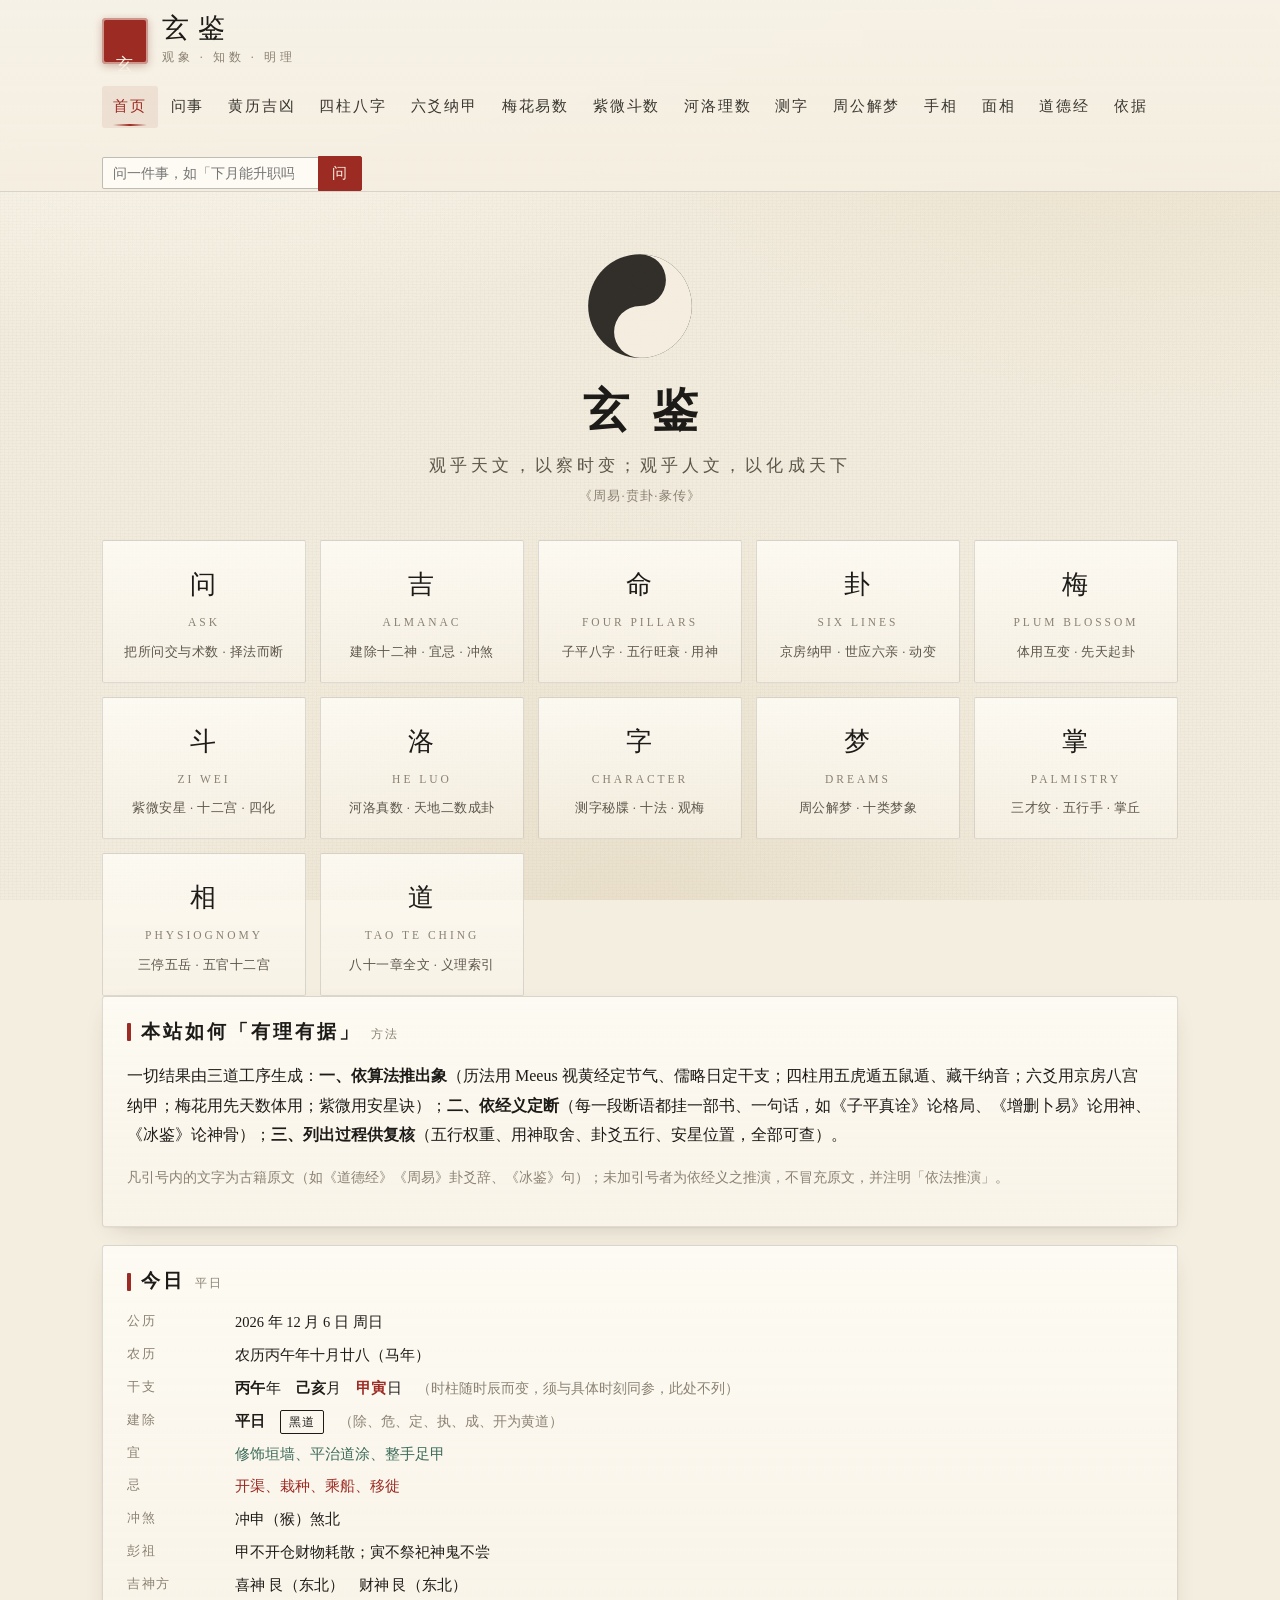
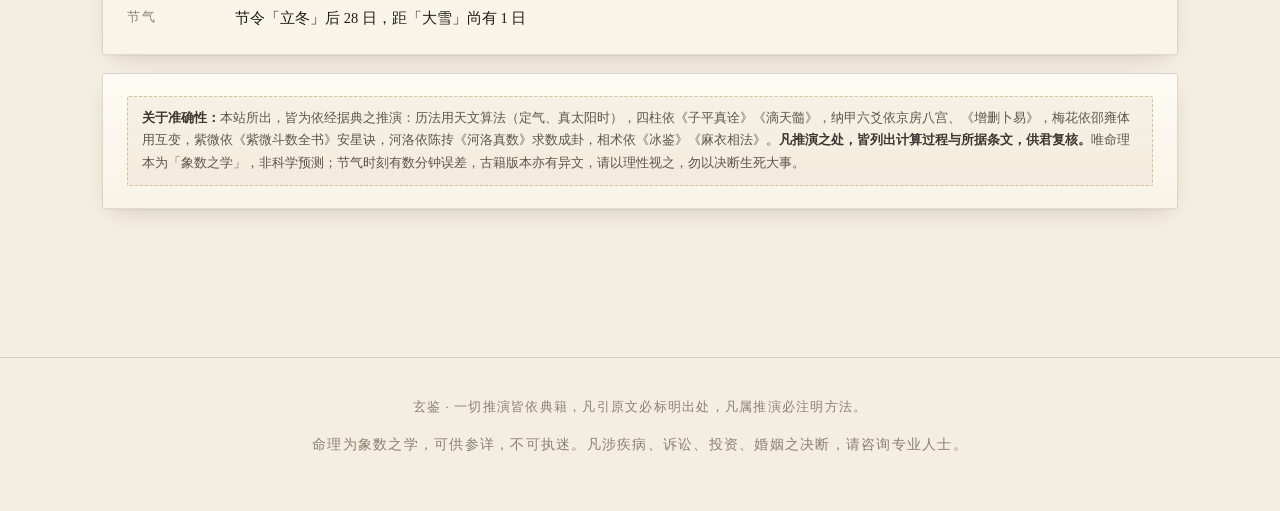
==== index.html @ 71276ec4 "Rewrite as a single static site at repo root: add cezi (测字) and ask (问事) modules, per-module modern " ====
<!DOCTYPE html>
<html lang="zh-CN">
<head>
<meta charset="utf-8">
<meta name="viewport" content="width=device-width, initial-scale=1, viewport-fit=cover">
<title>玄鉴 · 依经据典的术数推演</title>
<meta name="description" content="玄鉴：周公解梦、择日吉凶、四柱八字、六爻纳甲、梅花易数、紫微斗数、河洛理数、手相面相、道德经。一切推算皆列依据与过程。">
<meta name="theme-color" content="#9c3320">
<meta name="format-detection" content="telephone=no">
<meta name="apple-mobile-web-app-capable" content="yes">
<meta name="apple-mobile-web-app-title" content="玄鉴">
<meta name="apple-mobile-web-app-status-bar-style" content="default">
<meta name="mobile-web-app-capable" content="yes">
<link rel="icon" type="image/svg+xml" href="assets/img/favicon.svg">
<link rel="apple-touch-icon" href="assets/img/icon-192.png">
<link rel="manifest" href="manifest.webmanifest">
<link rel="stylesheet" href="assets/css/style.css">
</head>
<body>

<header class="topbar">
  <div class="topbar-in">
    <div class="brand">
      <div class="brand-seal">玄</div>
      <div class="brand-txt">
        <span class="brand-name">玄鉴</span>
        <span class="brand-sub">观象 · 知数 · 明理</span>
      </div>
    </div>
    <nav class="nav">
      <a href="#/home" data-route="home">首页</a>
      <a href="#/ask" data-route="ask">问事</a>
      <a href="#/huangli" data-route="huangli">黄历吉凶</a>
      <a href="#/bazi" data-route="bazi">四柱八字</a>
      <a href="#/liuyao" data-route="liuyao">六爻纳甲</a>
      <a href="#/meihua" data-route="meihua">梅花易数</a>
      <a href="#/ziwei" data-route="ziwei">紫微斗数</a>
      <a href="#/heluo" data-route="heluo">河洛理数</a>
      <a href="#/cezi" data-route="cezi">测字</a>
      <a href="#/dream" data-route="dream">周公解梦</a>
      <a href="#/palm" data-route="palm">手相</a>
      <a href="#/face" data-route="face">面相</a>
      <a href="#/daodejing" data-route="daodejing">道德经</a>
      <a href="#/about" data-route="about">依据</a>
    </nav>
    <form class="topsearch" id="topsearch" role="search">
      <input type="search" name="tsq" placeholder="问一件事，如「下月能升职吗」" maxlength="60" aria-label="问事">
      <button type="submit" aria-label="就此事问卦">问</button>
    </form>
  </div>
</header>

<main id="app">
  <div class="card"><div class="card-title"><h2>载入中</h2></div><p class="muted">正在装配历法与卦爻数据……</p></div>
</main>

<noscript>
  <div style="max-width:1120px;margin:0 auto;padding:24px 22px"><div class="card"><div class="card-title"><h2>需要启用 JavaScript</h2></div>
  <p class="muted">本站的历法、排盘、断卦全部在你的浏览器本地完成，不上传任何数据；请启用 JavaScript 后再访。</p></div></div>
</noscript>

<footer>
  <div class="foot-in">
    <p>玄鉴 · 一切推演皆依典籍，凡引原文必标明出处，凡属推演必注明方法。</p>
    <p class="muted small">命理为象数之学，可供参详，不可执迷。凡涉疾病、诉讼、投资、婚姻之决断，请咨询专业人士。</p>
  </div>
</footer>

<!-- 内核 -->
<script src="assets/js/lib/calendar.js"></script>
<script src="assets/js/lib/lunar.js"></script>
<script src="assets/js/lib/bazi.js"></script>
<script src="assets/js/lib/liuyao.js"></script>
<script src="assets/js/lib/meihua.js"></script>
<script src="assets/js/lib/ziwei.js"></script>
<script src="assets/js/lib/heluo.js"></script>
<script src="assets/js/lib/xiang.js"></script>
<script src="assets/js/lib/cezi.js"></script>
<script src="assets/js/lib/modern.js"></script>
<script src="assets/js/lib/ask.js"></script>
<!-- 数据 -->
<script src="assets/js/data/hexagrams.js"></script>
<script src="assets/js/data/dreams.js"></script>
<script src="assets/js/data/daodejing.js"></script>
<script src="assets/js/data/hanzi.js"></script>
<script src="assets/js/data/cezi-text.js"></script>
<!-- 外壳与视图 -->
<script src="assets/js/app.js"></script>
<script src="assets/js/views/home.js"></script>
<script src="assets/js/views/bazi.js"></script>
<script src="assets/js/views/divine.js"></script>
<script src="assets/js/views/ziwei.js"></script>
<script src="assets/js/views/xiang.js"></script>
<script src="assets/js/views/dream.js"></script>
<script src="assets/js/views/cezi.js"></script>
<script src="assets/js/views/ask.js"></script>
<script src="assets/js/views/daodejing.js"></script>
<script src="assets/js/pwa.js"></script>
<script>
  if (window.XJApp) XJApp.start();
</script>
</body>
</html>
---- assets/css/style.css ----
/* ============================================================
   玄鉴 · 观物取象  视觉系统
   宣纸底 · 墨色字 · 朱砂印 · 泥金线
   ============================================================ */

:root {
  --paper: #f4eee0;
  --paper-2: #efe7d5;
  --paper-3: #e7dcc4;
  --ink: #1d1b18;
  --ink-2: #3a3630;
  --ink-3: #5c554a;
  --ink-4: #8a8172;
  --cinnabar: #9c2b23;
  --cinnabar-l: #b8453a;
  --gold: #a98a52;
  --gold-l: #c9ad76;
  --jade: #3d6b5a;
  --line: rgba(29, 27, 24, .14);
  --line-strong: rgba(29, 27, 24, .28);
  --shadow: 0 1px 2px rgba(60, 48, 30, .06), 0 8px 24px -12px rgba(60, 48, 30, .28);
  --serif: "Songti SC", "STSong", "SimSun", "Noto Serif SC", "Source Han Serif SC", "Source Han Serif", serif;
  --kai: "Kaiti SC", "STKaiti", "KaiTi", "Noto Serif SC", serif;
  --sans: "PingFang SC", "Hiragino Sans GB", "Microsoft YaHei", system-ui, sans-serif;
  --maxw: 1120px;
}

* { box-sizing: border-box; }

html { -webkit-text-size-adjust: 100%; }

body {
  margin: 0;
  color: var(--ink);
  font-family: var(--serif);
  font-size: 16px;
  line-height: 1.85;
  background-color: var(--paper);
  background-image:
    radial-gradient(1200px 700px at 12% -8%, rgba(255, 252, 242, .95), transparent 60%),
    radial-gradient(900px 600px at 92% 4%, rgba(233, 219, 190, .55), transparent 62%),
    radial-gradient(700px 700px at 50% 110%, rgba(214, 196, 160, .35), transparent 70%),
    repeating-linear-gradient(0deg, rgba(120, 100, 70, .028) 0 1px, transparent 1px 3px),
    repeating-linear-gradient(90deg, rgba(120, 100, 70, .022) 0 1px, transparent 1px 4px);
  background-attachment: fixed;
}

/* 纸张纤维噪点 */
body::before {
  content: "";
  position: fixed;
  inset: 0;
  pointer-events: none;
  z-index: 1;
  opacity: .35;
  background-image: url("data:image/svg+xml;utf8,<svg xmlns='http://www.w3.org/2000/svg' width='160' height='160'><filter id='n'><feTurbulence type='fractalNoise' baseFrequency='.85' numOctaves='3' stitchTiles='stitch'/><feColorMatrix type='saturate' values='0'/></filter><rect width='160' height='160' filter='url(%23n)' opacity='.22'/></svg>");
  mix-blend-mode: multiply;
}

a { color: var(--cinnabar); text-decoration: none; border-bottom: 1px solid rgba(156, 43, 35, .28); }
a:hover { color: var(--cinnabar-l); border-bottom-color: var(--cinnabar-l); }

h1, h2, h3, h4 { font-family: var(--kai); font-weight: 600; letter-spacing: .06em; color: var(--ink); margin: 0 0 .6em; line-height: 1.4; }

::selection { background: rgba(156, 43, 35, .16); }

/* ---------------- 顶栏 ---------------- */
.topbar {
  position: sticky; top: 0; z-index: 40;
  background: linear-gradient(180deg, rgba(246, 241, 230, .97), rgba(244, 238, 224, .93));
  backdrop-filter: blur(8px) saturate(1.1);
  border-bottom: 1px solid var(--line);
}
.topbar-in {
  max-width: var(--maxw); margin: 0 auto; padding: 14px 22px 0;
  display: flex; align-items: flex-end; justify-content: space-between; gap: 18px; flex-wrap: wrap;
}
.brand { display: flex; align-items: center; gap: 14px; }
.brand-seal {
  width: 46px; height: 46px; flex: 0 0 46px; border-radius: 4px;
  background: var(--cinnabar); color: #f7f1e3; display: grid; place-items: center;
  font-family: var(--kai); font-size: 17px; line-height: 1; letter-spacing: 0;
  box-shadow: inset 0 0 0 2px rgba(247, 241, 227, .55), 0 2px 8px rgba(120, 30, 24, .3);
  writing-mode: vertical-rl; text-orientation: upright; padding: 3px;
}
.brand-txt { display: flex; flex-direction: column; }
.brand-name { font-family: var(--kai); font-size: 27px; letter-spacing: .34em; line-height: 1.1; }
.brand-sub { font-family: var(--serif); font-size: 12px; color: var(--ink-4); letter-spacing: .3em; margin-top: 2px; }

.nav { display: flex; gap: 2px; flex-wrap: wrap; align-items: center; padding-bottom: 10px; }
.nav a {
  border: 0; padding: 7px 11px; border-radius: 3px; color: var(--ink-2);
  font-size: 15px; letter-spacing: .12em; position: relative; white-space: nowrap;
}
.nav a:hover { color: var(--cinnabar); background: rgba(156, 43, 35, .06); }
.nav a.on { color: var(--cinnabar); background: rgba(156, 43, 35, .09); }
.nav a.on::after {
  content: ""; position: absolute; left: 11px; right: 11px; bottom: 2px; height: 2px;
  background: linear-gradient(90deg, transparent, var(--cinnabar), transparent);
}

/* ---------------- 版心 ---------------- */
main { max-width: var(--maxw); margin: 0 auto; padding: 30px 22px 90px; position: relative; z-index: 2; }

.page-head { margin-bottom: 26px; padding-bottom: 16px; border-bottom: 1px solid var(--line); position: relative; }
.page-head::after {
  content: ""; position: absolute; left: 0; bottom: -1px; width: 88px; height: 2px; background: var(--cinnabar);
}
.page-head h1 { font-size: 30px; letter-spacing: .2em; margin-bottom: 8px; }
.page-head .lede { color: var(--ink-3); font-size: 15px; max-width: 78ch; letter-spacing: .02em; }

/* ---------------- 卡片 ---------------- */
.card {
  background: linear-gradient(180deg, rgba(255, 253, 247, .82), rgba(250, 245, 234, .72));
  border: 1px solid var(--line);
  border-radius: 3px;
  box-shadow: var(--shadow);
  padding: 22px 24px;
  margin-bottom: 18px;
  position: relative;
}
.card > h2:first-child, .card > h3:first-child { margin-top: 0; }
.card-title {
  display: flex; align-items: baseline; gap: 10px; margin-bottom: 14px; flex-wrap: wrap;
}
.card-title h2, .card-title h3 { margin: 0; font-size: 19px; letter-spacing: .16em; }
.card-title .tag { font-size: 12px; color: var(--ink-4); letter-spacing: .14em; font-family: var(--sans); }
.card-title::before {
  content: ""; width: 4px; height: 18px; background: var(--cinnabar); border-radius: 1px; align-self: center; flex: 0 0 4px;
}

.rule { height: 1px; background: var(--line); margin: 18px 0; border: 0; }
.muted { color: var(--ink-4); }
.small { font-size: 13.5px; }
.center { text-align: center; }
.mt0 { margin-top: 0; }
.mb0 { margin-bottom: 0; }

/* ---------------- 表单 ---------------- */
.form-grid { display: grid; grid-template-columns: repeat(auto-fit, minmax(190px, 1fr)); gap: 14px 18px; }
.field { display: flex; flex-direction: column; gap: 6px; }
.field > label { font-size: 13.5px; color: var(--ink-3); letter-spacing: .1em; }
.field .hint { font-size: 12px; color: var(--ink-4); }

input[type=text], input[type=number], input[type=date], input[type=time], select, textarea {
  font-family: var(--serif); font-size: 15.5px; color: var(--ink);
  background: rgba(255, 253, 246, .9);
  border: 1px solid var(--line-strong); border-radius: 2px;
  padding: 9px 11px; width: 100%; outline: none;
  transition: border-color .18s, box-shadow .18s;
}
input:focus, select:focus, textarea:focus {
  border-color: var(--cinnabar); box-shadow: 0 0 0 3px rgba(156, 43, 35, .09);
}
textarea { min-height: 84px; resize: vertical; line-height: 1.7; }
select { appearance: none; background-image: linear-gradient(45deg, transparent 50%, var(--ink-3) 50%), linear-gradient(135deg, var(--ink-3) 50%, transparent 50%); background-position: calc(100% - 16px) 55%, calc(100% - 11px) 55%; background-size: 5px 5px, 5px 5px; background-repeat: no-repeat; padding-right: 30px; }

.radios { display: flex; gap: 8px; flex-wrap: wrap; }
.radios label {
  display: inline-flex; align-items: center; gap: 6px; padding: 7px 13px; cursor: pointer;
  border: 1px solid var(--line-strong); border-radius: 2px; font-size: 14.5px;
  background: rgba(255, 253, 246, .7); transition: .16s; letter-spacing: .08em;
}
.radios input { display: none; }
.radios label:has(input:checked) { background: var(--ink); color: var(--paper); border-color: var(--ink); }
.radios label:hover { border-color: var(--cinnabar); }

.btn {
  display: inline-flex; align-items: center; justify-content: center; gap: 8px;
  font-family: var(--kai); font-size: 17px; letter-spacing: .28em; text-indent: .28em;
  color: #f8f2e4; background: linear-gradient(180deg, var(--cinnabar-l), var(--cinnabar));
  border: 0; border-radius: 2px; padding: 12px 30px; cursor: pointer;
  box-shadow: 0 2px 10px -4px rgba(120, 30, 24, .55), inset 0 1px 0 rgba(255, 255, 255, .16);
  transition: transform .12s, filter .16s;
}
.btn:hover { filter: brightness(1.06); }
.btn:active { transform: translateY(1px); }
.btn.ghost {
  background: transparent; color: var(--ink-2); border: 1px solid var(--line-strong);
  font-family: var(--serif); font-size: 14.5px; letter-spacing: .14em; box-shadow: none; padding: 8px 16px;
}
.btn.ghost:hover { border-color: var(--cinnabar); color: var(--cinnabar); }
.btn-row { display: flex; gap: 12px; flex-wrap: wrap; align-items: center; margin-top: 18px; }

/* ---------------- 四柱 ---------------- */
.pillars { display: grid; grid-template-columns: 1.1fr repeat(4, 1fr); gap: 0; border: 1px solid var(--line-strong); background: rgba(255, 253, 246, .6); }
.pillars > div { padding: 10px 8px; text-align: center; border-left: 1px solid var(--line); }
.pillars > div:first-child { border-left: 0; }
.pillar-head { font-size: 12.5px; color: var(--ink-4); letter-spacing: .2em; background: rgba(156, 43, 35, .05); }
.pillar-gz { font-family: var(--kai); font-size: 30px; line-height: 1.25; letter-spacing: .1em; }
.pillar-gz .gz-g { display: inline-block; }
.gz-meta { font-size: 12.5px; color: var(--ink-3); letter-spacing: .04em; }
.pillar-day { background: rgba(169, 138, 82, .1); }
.pillar-row-label { font-size: 12.5px; color: var(--ink-4); writing-mode: horizontal-tb; }

.wx-木 { color: #2f6b4f; }
.wx-火 { color: #a8322a; }
.wx-土 { color: #8a6a2f; }
.wx-金 { color: #6b6250; }
.wx-水 { color: #2b4a6b; }

/* ---------------- 五行条 ---------------- */
.wx-bars { display: grid; gap: 9px; margin: 4px 0 0; }
.wx-bar { display: grid; grid-template-columns: 42px 1fr 62px; align-items: center; gap: 10px; font-size: 13.5px; }
.wx-bar .track { height: 9px; background: rgba(120, 100, 70, .12); border-radius: 5px; overflow: hidden; }
.wx-bar .fill { height: 100%; border-radius: 5px; background: linear-gradient(90deg, var(--gold-l), var(--gold)); }
.wx-bar .fill.wx-木 { background: linear-gradient(90deg, #6ea38a, #2f6b4f); }
.wx-bar .fill.wx-火 { background: linear-gradient(90deg, #cf6a5b, #a8322a); }
.wx-bar .fill.wx-土 { background: linear-gradient(90deg, #c2a165, #8a6a2f); }
.wx-bar .fill.wx-金 { background: linear-gradient(90deg, #a9a08c, #6b6250); }
.wx-bar .fill.wx-水 { background: linear-gradient(90deg, #6d8fae, #2b4a6b); }
.wx-bar .val { text-align: right; color: var(--ink-3); font-variant-numeric: tabular-nums; }

/* ---------------- 断语 ---------------- */
.section-list { display: grid; gap: 16px; }
.section-item { border-left: 2px solid var(--gold); padding: 2px 0 2px 16px; }
.section-item h3 { font-size: 17px; margin: 0 0 6px; letter-spacing: .14em; color: var(--ink); }
.section-item p { margin: 0; color: var(--ink-2); }
.section-item .basis {
  margin-top: 8px; font-size: 12.5px; color: var(--ink-4); letter-spacing: .02em;
  padding-top: 5px; border-top: 1px dashed var(--line);
}
.section-item .basis::before { content: "据 "; color: var(--cinnabar); }

/* ---------------- 表格 ---------------- */
table { width: 100%; border-collapse: collapse; font-size: 14.5px; }
th, td { padding: 9px 10px; text-align: left; border-bottom: 1px solid var(--line); vertical-align: top; }
th { font-weight: 600; color: var(--ink-3); font-size: 13px; letter-spacing: .12em; background: rgba(156, 43, 35, .04); white-space: nowrap; }
tbody tr:hover { background: rgba(255, 253, 246, .7); }

/* ---------------- 卦 ---------------- */
.hex-wrap { display: grid; grid-template-columns: 132px 1fr; gap: 24px; align-items: start; }
.hex-figure { display: grid; gap: 7px; padding: 16px 14px; background: rgba(255, 253, 246, .75); border: 1px solid var(--line-strong); border-radius: 2px; }
.hex-line { height: 9px; display: flex; gap: 12px; }
.hex-line i { background: var(--ink); border-radius: 1px; flex: 1; }
.hex-line.i0 i { flex: 0 0 0; }
.hex-line.i0 em { flex: 1; display: flex; gap: 12px; }
.hex-line.i0 em i { flex: 1; }
.hex-line.moving i, .hex-line.moving em i { background: var(--cinnabar); }
.hex-line.broken i { background: var(--ink-4); }

.trigram-mini { display: flex; gap: 4px; }
.trigram-mini span { width: 10px; height: 10px; }

.kv { display: grid; grid-template-columns: 86px 1fr; gap: 6px 12px; font-size: 14.5px; }
.kv dt { color: var(--ink-4); letter-spacing: .12em; font-size: 13px; }
.kv dd { margin: 0; }

.yao-table td:first-child { font-family: var(--kai); font-size: 15px; color: var(--ink-3); white-space: nowrap; }
.yao-move { color: var(--cinnabar); font-size: 12px; border: 1px solid rgba(156, 43, 35, .3); padding: 0 4px; border-radius: 2px; margin-left: 6px; }

/* ---------------- 引用块 ---------------- */
.quote {
  font-family: var(--kai); font-size: 17px; line-height: 2; color: var(--ink-2);
  padding: 12px 18px; background: rgba(169, 138, 82, .07);
  border-left: 3px solid var(--gold); margin: 12px 0;
}
.quote .src { display: block; font-family: var(--serif); font-size: 12.5px; color: var(--ink-4); margin-top: 8px; }

/* ---------------- 徽标/标签 ---------------- */
.badge {
  display: inline-block; font-size: 12px; letter-spacing: .1em; padding: 1px 8px; border-radius: 2px;
  border: 1px solid currentColor; line-height: 1.7;
}
.badge.吉 { color: #2f6b4f; }
.badge.凶 { color: #9c2b23; }
.badge.中 { color: #8a6a2f; }
.badge.原典 { color: #2f6b4f; }
.badge.通行 { color: #8a6a2f; }
.badge.演绎 { color: #5c554a; }

/* ---------------- 首页 ---------------- */
.hero { padding: 26px 0 10px; text-align: center; position: relative; }
.hero h1 { font-size: 46px; letter-spacing: .5em; text-indent: .5em; margin-bottom: 6px; }
.hero .epi { font-family: var(--kai); font-size: 17px; color: var(--ink-3); letter-spacing: .24em; }
.hero .epi-src { font-size: 12.5px; color: var(--ink-4); margin-top: 4px; letter-spacing: .1em; }
.taiji { width: 108px; height: 108px; margin: 4px auto 10px; animation: spin 48s linear infinite; opacity: .9; }
@keyframes spin { to { transform: rotate(360deg); } }
@media (prefers-reduced-motion: reduce) { .taiji { animation: none; } }

.entry-grid { display: grid; grid-template-columns: repeat(auto-fill, minmax(168px, 1fr)); gap: 14px; margin-top: 22px; }
.entry {
  display: block; text-align: center; padding: 20px 12px 18px; border: 1px solid var(--line);
  background: linear-gradient(180deg, rgba(255, 253, 247, .8), rgba(250, 245, 234, .55));
  border-radius: 2px; color: var(--ink); transition: .18s; position: relative; overflow: hidden;
}
.entry:hover { border-color: var(--cinnabar); transform: translateY(-2px); box-shadow: 0 10px 26px -16px rgba(120, 30, 24, .5); color: var(--ink); }
.entry .gl { font-family: var(--kai); font-size: 26px; letter-spacing: .1em; display: block; }
.entry .en { font-size: 11.5px; color: var(--ink-4); letter-spacing: .26em; text-transform: uppercase; display: block; margin-top: 3px; }
.entry .ds { font-size: 12.5px; color: var(--ink-3); margin-top: 7px; display: block; letter-spacing: .04em; }

/* ---------------- 提示 ---------------- */
.notice {
  font-size: 13px; color: var(--ink-3); background: rgba(169, 138, 82, .08);
  border: 1px dashed rgba(169, 138, 82, .45); padding: 10px 14px; border-radius: 2px; line-height: 1.75;
}
.notice b { color: var(--ink-2); }

.err { color: var(--cinnabar); font-size: 14px; }

/* ---------------- 折叠 ---------------- */
details { border: 1px solid var(--line); border-radius: 2px; padding: 0 14px; background: rgba(255, 253, 246, .5); margin-bottom: 10px; }
details[open] { padding-bottom: 12px; }
summary { cursor: pointer; padding: 11px 0; font-family: var(--kai); font-size: 16.5px; letter-spacing: .12em; color: var(--ink-2); list-style: none; }
summary::-webkit-details-marker { display: none; }
summary::before { content: "卦 "; color: var(--cinnabar); font-size: 12px; margin-right: 8px; }
details .quote:last-child { margin-bottom: 0; }

/* ---------------- 手相/面相 SVG ---------------- */
.palm-stage { position: relative; }
.palm-stage svg { width: 100%; max-width: 420px; display: block; margin: 0 auto; }
.palm-hot { cursor: pointer; }
.palm-hot:hover .hit { fill: rgba(156, 43, 35, .1); }
.palm-hot.on .hit { fill: rgba(156, 43, 35, .16); }
.palm-hot.on .ln { stroke-width: 4; }
.feature-list { display: grid; gap: 10px; }
.feature {
  border: 1px solid var(--line); border-left: 2px solid var(--line-strong); padding: 10px 14px; border-radius: 2px;
  background: rgba(255, 253, 246, .6); cursor: pointer; transition: .16s;
}
.feature:hover, .feature.on { border-left-color: var(--cinnabar); background: rgba(156, 43, 35, .045); }
.feature h4 { margin: 0 0 2px; font-size: 15.5px; letter-spacing: .12em; }
.feature .f-desc { font-size: 13px; color: var(--ink-3); }

/* ---------------- 道德经 ---------------- */
.chapter-list { display: grid; grid-template-columns: repeat(auto-fill, minmax(74px, 1fr)); gap: 6px; margin-bottom: 18px; }
.chapter-list a { text-align: center; padding: 6px 0; border: 1px solid var(--line); border-radius: 2px; font-size: 13.5px; color: var(--ink-2); background: rgba(255, 253, 246, .55); }
.chapter-list a:hover, .chapter-list a.on { border-color: var(--cinnabar); color: var(--cinnabar); background: rgba(156, 43, 35, .06); }
.dd-text { font-family: var(--kai); font-size: 19px; line-height: 2.15; letter-spacing: .03em; color: var(--ink); text-indent: 2em; }
.dd-text p { margin: 0 0 .5em; }

/* ---------------- 页脚 ---------------- */
footer {
  border-top: 1px solid var(--line); margin-top: 40px; padding: 26px 22px 40px;
  text-align: center; font-size: 12.5px; color: var(--ink-4); letter-spacing: .1em; position: relative; z-index: 2;
}
footer .f-line { margin: 4px 0; }

/* ---------------- 响应式 ---------------- */
@media (max-width: 820px) {
  body { font-size: 15.5px; }
  main { padding: 20px 14px 70px; }
  .topbar-in { padding: 10px 14px 0; align-items: center; }
  .brand-seal { width: 38px; height: 38px; flex-basis: 38px; font-size: 14px; }
  .brand-name { font-size: 22px; letter-spacing: .26em; }
  .nav { gap: 0; padding-bottom: 6px; overflow-x: auto; flex-wrap: nowrap; width: 100%; -webkit-overflow-scrolling: touch; }
  .nav::-webkit-scrollbar { display: none; }
  .nav a { padding: 6px 9px; font-size: 14px; }
  .page-head h1 { font-size: 24px; }
  .hero h1 { font-size: 34px; letter-spacing: .34em; }
  .hero .epi { font-size: 14px; }
  .pillars { grid-template-columns: repeat(4, 1fr); }
  .pillars .pillars-empty { display: none; }
  .pillar-gz { font-size: 22px; }
  .hex-wrap { grid-template-columns: 1fr; }
  .hex-figure { max-width: 240px; margin: 0 auto; }
  .kv { grid-template-columns: 74px 1fr; }
  .card { padding: 16px 15px; }
  th, td { padding: 7px 6px; font-size: 13.5px; }
}

@media print {
  .topbar, footer, .btn, .btn-row { display: none; }
  body { background: #fff; }
  .card { box-shadow: none; border-color: #ccc; }
}

/* ============================================================
   二〇二五增补：紫微盘 · 掌面图 · 解梦 · 道德经
   ============================================================ */

/* ---------------- 通用栅格 ---------------- */
.grid-2 { display: grid; grid-template-columns: 1fr 1fr; gap: 22px; align-items: start; }
.grid-3 { display: grid; grid-template-columns: repeat(3, 1fr); gap: 16px; align-items: start; }
.grid-2 > .card, .grid-3 > .card { margin: 0; }
.form-grid.one { grid-template-columns: 1fr; }

/* ---------------- 紫微斗数盘 ---------------- */
.zw-board {
  display: grid;
  grid-template-columns: repeat(4, 1fr);
  gap: 0;
  border: 1px solid var(--line-strong);
  background: rgba(255, 253, 246, .55);
  box-shadow: inset 0 0 0 4px rgba(255, 253, 246, .6);
}
.zw-cell { border: 1px solid var(--line); min-height: 132px; padding: 8px 10px; position: relative; }
.zw-gong { height: 100%; display: flex; flex-direction: column; gap: 3px; }
.zw-gong.ming { background: rgba(156, 43, 35, .045); }
.zw-gong.ming .zw-name { color: var(--cinnabar); font-weight: 700; }
.zw-head {
  display: flex; justify-content: space-between; align-items: baseline; gap: 6px;
  border-bottom: 1px dotted var(--line); padding-bottom: 2px;
}
.zw-name { font-family: var(--kai); font-size: 13px; letter-spacing: .08em; color: var(--ink-2); }
.zw-gz { font-size: 11px; color: var(--ink-4); white-space: nowrap; }
.zw-stars { display: flex; flex-wrap: wrap; gap: 0 7px; font-family: var(--kai); font-size: 15px; line-height: 1.55; }
.zw-star { color: var(--ink); }
.hua {
  font-style: normal; font-size: 9.5px; color: var(--cinnabar);
  border: 1px solid rgba(156, 43, 35, .35); border-radius: 2px;
  padding: 0 1px; margin-left: 1px; vertical-align: super; line-height: 1;
}
.zw-fu-row { display: flex; flex-wrap: wrap; gap: 2px 7px; font-size: 11px; color: var(--ink-4); }
.zw-shen {
  margin-top: auto; font-size: 10.5px; color: var(--jade);
  letter-spacing: .14em; border-top: 1px dotted var(--line); padding-top: 1px;
}
.zw-center {
  grid-row: 2 / 4; grid-column: 2 / 4;
  display: flex; align-items: center; justify-content: center;
  background: linear-gradient(150deg, rgba(255, 253, 247, .95), rgba(238, 229, 210, .85));
  border: 1px solid var(--line-strong);
}
.zw-center-in { text-align: center; padding: 8px; width: 100%; }
.zw-year { font-family: var(--kai); font-size: 15px; letter-spacing: .14em; color: var(--ink-2); }
.zw-ju {
  display: inline-block; margin-top: 6px; padding: 1px 12px;
  border: 1px solid var(--gold); color: #8a6d3b; border-radius: 999px;
  font-size: 12.5px; letter-spacing: .18em;
}

/* ---------------- 掌图 / 面图 ---------------- */
.palm-stage svg { width: 100%; max-width: 420px; display: block; margin: 0 auto; }
.face-stage svg { max-width: 330px; }
.palm-legend { display: flex; justify-content: center; gap: 10px; margin-top: 6px; flex-wrap: wrap; }
.palm-legend .badge { cursor: pointer; }
.palm-hot { cursor: pointer; }
.palm-hot path.hit, .palm-hot ellipse.hit { fill: rgba(0, 0, 0, 0); }
.palm-stage:not(.face-stage) .palm-hot path.hit {
  stroke: rgba(0, 0, 0, 0); stroke-width: 18; stroke-linecap: round; stroke-linejoin: round;
}
.palm-hot:hover .hit { fill: rgba(156, 43, 35, .1); }
.palm-stage:not(.face-stage) .palm-hot:hover path.hit { stroke: rgba(156, 43, 35, .1); }
.palm-hot.on .hit { fill: rgba(156, 43, 35, .16); }
.palm-stage:not(.face-stage) .palm-hot.on path.hit { stroke: rgba(156, 43, 35, .16); }
.palm-hot path.ln { fill: none; stroke: var(--ink-3); stroke-width: 3; stroke-linecap: round; }
.palm-hot.on path.ln { stroke: var(--cinnabar); stroke-width: 3.8; }

/* ---------------- 周公解梦 ---------------- */
.dream-search { display: flex; gap: 10px; }
.dream-search input { flex: 1 1 auto; }
.dream-cats { display: flex; flex-wrap: wrap; gap: 8px; margin-top: 14px; }
.dream-cat-btn { cursor: pointer; }
.dream-cat-btn i { font-style: normal; opacity: .5; font-size: 10.5px; margin-left: 4px; }
.dream-list { display: grid; gap: 10px; }
.dream-item {
  border: 1px solid var(--line); border-left: 3px solid rgba(156, 43, 35, .35);
  border-radius: 2px; padding: 10px 14px; background: rgba(255, 253, 247, .6);
}
.dream-head { display: flex; align-items: center; gap: 8px; flex-wrap: wrap; font-size: 15px; }
.dream-g { font-size: 11.5px; padding: 0 6px; border: 1px solid currentColor; border-radius: 2px; letter-spacing: .1em; }
.g-ji { color: var(--cinnabar); }
.g-xiong { color: var(--ink-4); }
.g-zhong { color: var(--gold); }
.dream-src { font-size: 11px; padding: 0 5px; border: 1px dashed var(--line-strong); color: var(--ink-4); border-radius: 2px; }
.dream-src.s-yuan { color: var(--jade); border-color: rgba(61, 107, 90, .4); }
.dream-src.s-yan { color: var(--gold); border-color: rgba(169, 138, 82, .5); }
.dream-cat { margin-left: auto; font-size: 11.5px; color: var(--ink-4); letter-spacing: .1em; }
.dream-quote { font-family: var(--kai); color: var(--cinnabar); font-size: 15px; margin: 3px 0 2px; letter-spacing: .04em; }
.dream-quote .muted { margin-left: 6px; font-size: 11.5px; }
.dream-text { margin: .25em 0 .45em; font-size: 14.5px; color: var(--ink-2); }
.dream-keys { display: flex; flex-wrap: wrap; gap: 6px; }
.dream-keys span { font-size: 11px; color: var(--ink-4); background: rgba(29, 27, 24, .05); padding: 0 6px; border-radius: 2px; }

/* ---------------- 道德经 ---------------- */
.dd-side { position: sticky; top: 96px; }
.chapter-list {
  list-style: none; margin: 12px 0 0; padding: 0;
  max-height: 58vh; overflow: auto;
  columns: 2; column-gap: 12px;
  border-top: 1px solid var(--line); padding-top: 8px;
}
.chapter-list li { break-inside: avoid; margin: 0 0 1px; }
.chapter-list a {
  display: flex; gap: 7px; align-items: baseline;
  font-size: 13.5px; color: var(--ink-2); border-bottom: none; padding: 2px 4px; border-radius: 2px;
}
.chapter-list a .no { flex: 0 0 20px; text-align: right; font-size: 10.5px; color: var(--ink-4); }
.chapter-list a:hover { background: rgba(156, 43, 35, .06); color: var(--cinnabar); }
.chapter-list a.on { color: var(--cinnabar); background: rgba(156, 43, 35, .08); }
.dd-text {
  font-family: var(--kai); font-size: 17.5px; line-height: 2.1;
  letter-spacing: .035em; text-align: justify; color: var(--ink);
}
.dd-meta { display: flex; gap: 8px; flex-wrap: wrap; margin-top: 14px; }
.dd-hit { border-bottom: 1px dotted var(--line); padding: 6px 2px; cursor: pointer; }
.dd-hit:hover { background: rgba(156, 43, 35, .05); }
.dd-hit p { margin: 2px 0 0; }

/* ---------------- 窄屏 ---------------- */
@media (max-width: 860px) {
  .grid-2, .grid-3 { grid-template-columns: 1fr; }
  .dd-side { position: static; }
  .chapter-list { max-height: none; columns: 2; }
  .zw-cell { min-height: 108px; padding: 6px 7px; }
  .zw-stars { font-size: 13.5px; }
  .zw-name { font-size: 12px; }
}
@media (max-width: 520px) {
  .zw-cell { min-height: 96px; padding: 4px 5px; }
  .zw-stars { font-size: 12.5px; gap: 0 5px; }
  .hua { font-size: 8.5px; }
  .chapter-list { columns: 1; }
  .dd-text { font-size: 16px; }
}

/* ---------------- 补遗：干支高亮 · 宜忌 · 辅星 · 道德经检索 ---------------- */
.hl { font-weight: 600; letter-spacing: .02em; }
.kv dd.yi { color: var(--jade); }
.kv dd.ji { color: var(--cinnabar); }
.zw-fu { font-size: 10.5px; color: var(--ink-4); letter-spacing: .02em; }
.dd-search { display: flex; gap: 10px; margin-bottom: 10px; }
.dd-search input { flex: 1 1 auto; }

/* ---------------- 手机端适配 ---------------- */
html { -webkit-text-size-adjust: 100%; }
@media (max-width: 860px) {
  .topbar-in { padding: 10px 12px 0; gap: 10px; align-items: center; }
  .brand-seal { width: 38px; height: 38px; flex: 0 0 38px; font-size: 21px; }
  .brand-name { font-size: 19px; letter-spacing: .3em; }
  .brand-sub { display: none; }
  .nav { flex: 1 1 100%; min-width: 0; flex-wrap: nowrap; overflow-x: auto; gap: 0; padding-bottom: 6px; scrollbar-width: none; -webkit-overflow-scrolling: touch; }
  .nav::-webkit-scrollbar { width: 0; height: 0; }
  .nav a { padding: 8px 10px; font-size: 14.5px; letter-spacing: .06em; }
  main { padding-left: 12px; padding-right: 12px; }
  .card { padding: 16px 14px; overflow-x: auto; -webkit-overflow-scrolling: touch; }
  .card-title h2 { font-size: 19px; }
  table { font-size: 13.5px; }
  th, td { padding: 7px 8px; }
  .hero { padding: 14px 0 4px; }
  .hero h1 { font-size: 34px; letter-spacing: .34em; text-indent: .34em; }
  .hero .epi { font-size: 15px; }
  .entry-grid { grid-template-columns: repeat(auto-fill, minmax(102px, 1fr)); gap: 10px; margin-top: 16px; }
  .entry { padding: 14px 8px; }
  .palm-stage svg { max-width: 320px; }
  .face-stage svg { max-width: 300px; }
  .zw-scroll { overflow-x: auto; -webkit-overflow-scrolling: touch; margin: 0 -2px; }
  .zw-board { min-width: 520px; }
  .btn-row { flex-wrap: wrap; }
  .quote { font-size: 15px; }
}
@media (max-width: 520px) {
  .hero h1 { font-size: 29px; letter-spacing: .26em; text-indent: .26em; }
  .form-grid { grid-template-columns: 1fr; }
  /* 16px 以下 iOS 会在聚焦时自动放大页面，故抬到 16px */
  input[type=text], input[type=number], input[type=date], input[type=time], select, textarea { font-size: 16px; }
  .kv { grid-template-columns: 68px 1fr; }
  .zw-board { min-width: 462px; }
  .btn { width: 100%; }
  .btn-row .btn { flex: 1 1 auto; }
  .dd-side { position: static; }
  .section-item { padding: 12px 12px; }
  table { font-size: 13px; }
}

/* ---------------- 测字 ---------------- */
.zi-stage { display: flex; justify-content: center; align-items: center; flex: 0 0 auto; }
.zi-grid { width: 186px; height: 186px; display: block; }
.zg-frame { fill: rgba(255, 253, 247, .62); stroke: var(--line-strong); stroke-width: 1; }
.zg-line { stroke: rgba(156, 43, 35, .26); stroke-width: 1; }
.zg-dash { stroke: rgba(156, 43, 35, .16); stroke-dasharray: 5 5; }
.zg-char { font-family: var(--kai); font-size: 126px; fill: var(--ink); dominant-baseline: central; }
.cz-top { display: flex; gap: 26px; align-items: center; flex-wrap: wrap; justify-content: center; }
.cz-meta { flex: 1 1 280px; min-width: 240px; }
.cz-verdict { margin-top: 14px; display: flex; align-items: baseline; gap: 10px; flex-wrap: wrap; }
.cz-score { font-family: var(--serif); font-size: 30px; color: var(--cinnabar); letter-spacing: .04em; }
.cz-q { margin: 4px 0 14px; padding: 10px 12px; background: rgba(169, 138, 82, .08); border-left: 3px solid var(--gold); font-size: 14.5px; }
.fa-grid { display: grid; grid-template-columns: repeat(auto-fill, minmax(206px, 1fr)); gap: 12px; }
.fa-item { border: 1px solid var(--line); padding: 12px 13px; background: rgba(255, 253, 247, .5); }
.fa-item.on { border-color: rgba(156, 43, 35, .38); background: rgba(156, 43, 35, .045); }
.fa-head { display: flex; justify-content: space-between; align-items: center; gap: 8px; margin-bottom: 6px; }
.fa-head b { font-family: var(--serif); font-size: 16px; letter-spacing: .1em; }
.fa-gloss { margin: 0 0 7px; line-height: 1.7; }
.fa-find { margin: 0; font-size: 14px; line-height: 1.8; }
.fa-quote { margin-top: 9px; }
.fa-quote summary { cursor: pointer; font-size: 12.5px; color: var(--ink-4); }
.fa-quote .quote { font-size: 13.5px; margin-top: 8px; }
.modern-box { border: 1px solid rgba(156, 43, 35, .22); background: linear-gradient(180deg, rgba(156, 43, 35, .04), rgba(169, 138, 82, .05)); padding: 16px 18px; }
.modern-head { font-family: var(--serif); font-size: 17px; letter-spacing: .08em; color: var(--cinnabar); margin-bottom: 9px; }
.modern-box > p { margin: 0 0 10px; font-size: 15px; line-height: 1.88; }
.modern-box > p:last-of-type { margin-bottom: 0; }
.modern-tips { margin: 12px 0 0; padding-left: 18px; font-size: 13.5px; color: var(--ink-3); line-height: 1.8; }
.modern-tips li { margin-bottom: 4px; }
@media (max-width: 520px) {
  .zi-grid { width: 150px; height: 150px; }
  .zg-char { font-size: 100px; }
  .fa-grid { grid-template-columns: 1fr; }
}

/* ---------------- 问事 ---------------- */
.ask-chips { display: flex; flex-wrap: wrap; gap: 8px; align-items: center; margin: 12px 0 4px; }
.chip {
  font-family: var(--sans); font-size: 13.5px; line-height: 1.4; padding: 6px 13px;
  border-radius: 999px; border: 1px solid var(--line-strong);
  background: rgba(255, 253, 247, .72); color: var(--ink-2); cursor: pointer;
}
.chip:hover, .chip:focus-visible { border-color: var(--cinnabar); color: var(--cinnabar); outline: none; }
.ask-form textarea { min-height: 66px; resize: vertical; }
.ask-src { font-size: 13px; color: var(--ink-4); letter-spacing: .06em; margin: 14px 0 12px; }
.ask-out .card:first-child { margin-top: 0; }
.ask-out h2 { font-size: 21px; }
@media (max-width: 520px) { .ask-chips { gap: 6px; } .chip { font-size: 12.5px; padding: 5px 10px; } }

/* 问事页：折叠项不加「卦」字前后缀 */
.ask-out summary::before { content: none; }

/* ---------------- 顶栏问事搜索 ---------------- */
.topsearch { display: flex; align-items: center; gap: 0; flex: 0 1 260px; min-width: 180px; }
.topsearch input {
  flex: 1 1 auto; min-width: 0; font-family: var(--sans); font-size: 13.5px;
  padding: 7px 10px; border: 1px solid var(--line-strong); border-right: none;
  border-radius: 2px 0 0 2px; background: rgba(255, 253, 247, .9); color: var(--ink);
}
.topsearch input:focus { outline: none; border-color: var(--cinnabar); box-shadow: inset 0 0 0 1px rgba(156, 51, 32, .25); }
.topsearch button {
  flex: 0 0 auto; font-family: var(--kai); font-size: 15px; letter-spacing: .1em;
  padding: 7px 13px; border: 1px solid var(--cinnabar); background: var(--cinnabar);
  color: #f8f2e4; border-radius: 0 2px 2px 0; cursor: pointer;
}
.topsearch button:hover { background: #8d2c1d; }
@media (max-width: 860px) {
  .topsearch { flex: 1 1 100%; min-width: 0; margin-bottom: 6px; }
  .topsearch input { font-size: 16px; }
}
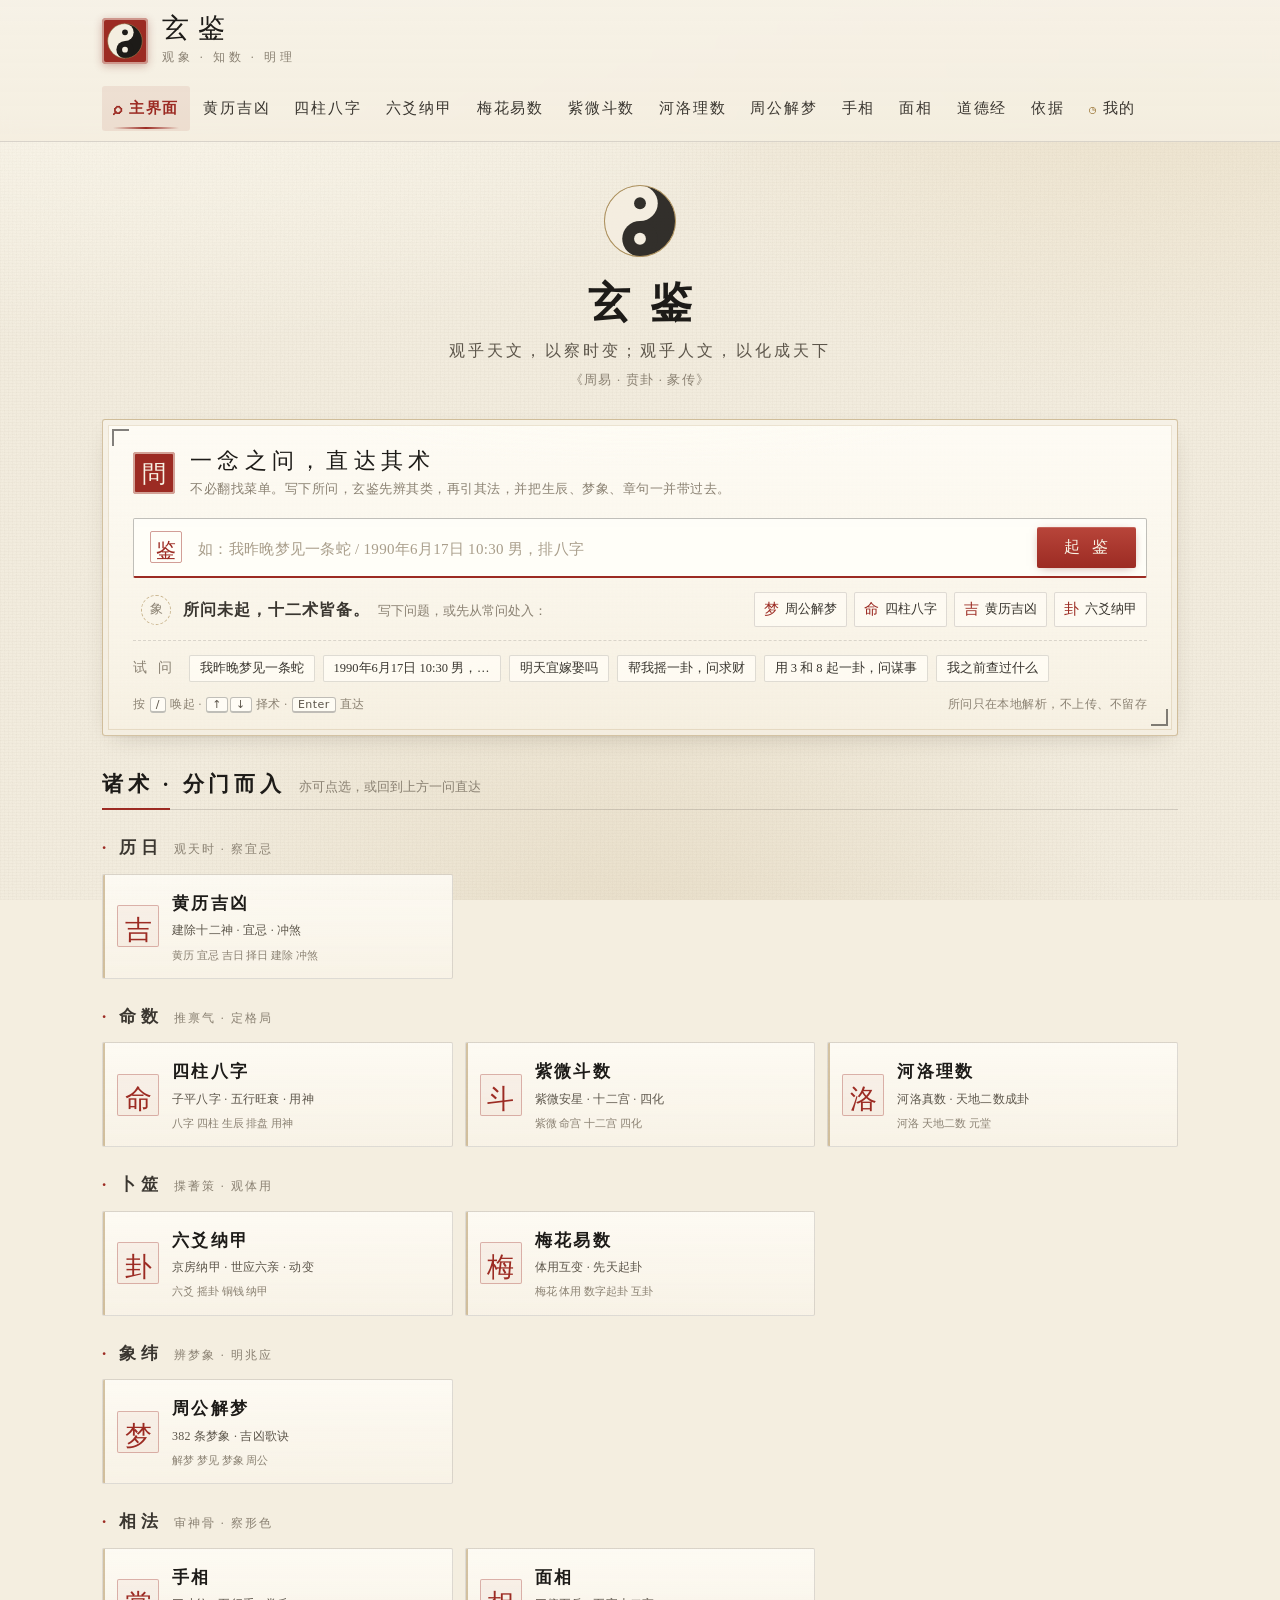
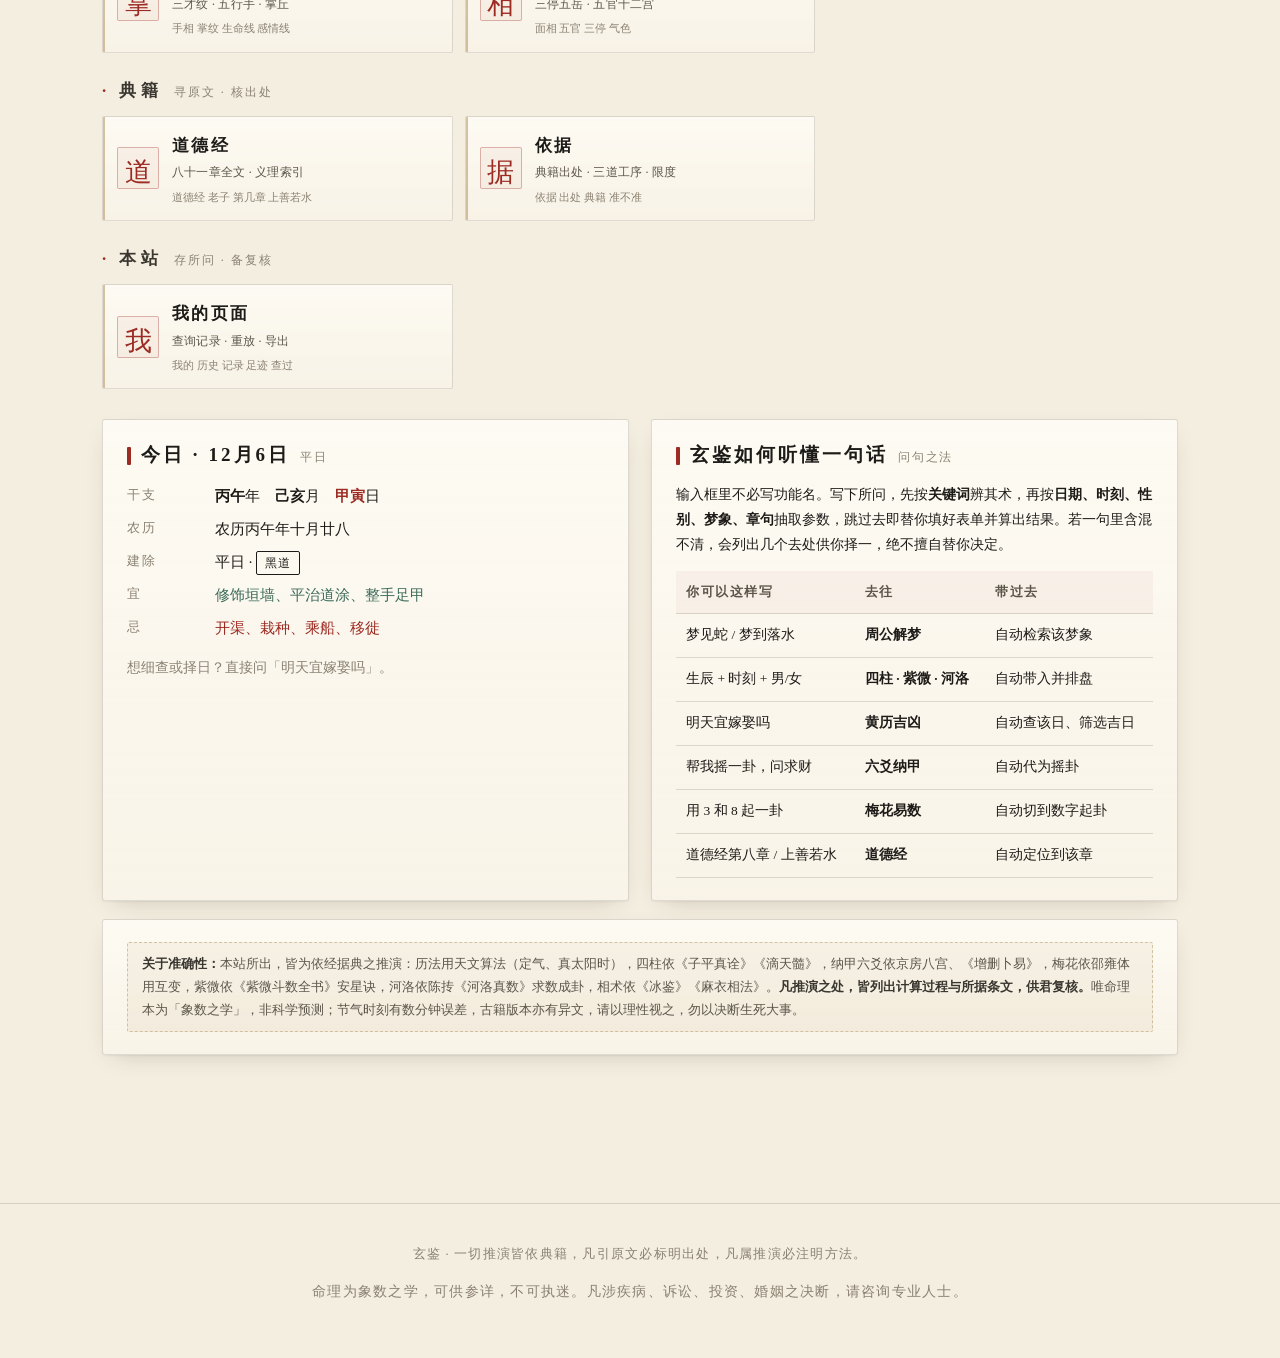
==== commit 574228d5: "feat: 智能主界面/我的页面/完整 PWA 与阴阳鱼 logo，替换旧版（旧版备份于 legacy 分支）" ====
--- a/index.html
+++ b/index.html
@@ -3,17 +3,16 @@
 <head>
 <meta charset="utf-8">
 <meta name="viewport" content="width=device-width, initial-scale=1, viewport-fit=cover">
-<title>玄鉴 · 依经据典的术数推演</title>
-<meta name="description" content="玄鉴：周公解梦、择日吉凶、四柱八字、六爻纳甲、梅花易数、紫微斗数、河洛理数、手相面相、道德经。一切推算皆列依据与过程。">
+<title>玄鉴 · 一问直达的术数推演</title>
+<meta name="description" content="玄鉴：写下所问，自动辨明意图并直达对应功能。周公解梦、择日吉凶、四柱八字、六爻纳甲、梅花易数、紫微斗数、河洛理数、手相面相、道德经。一切推算皆列依据与过程。">
 <meta name="theme-color" content="#9c3320">
-<meta name="format-detection" content="telephone=no">
+<link rel="icon" type="image/svg+xml" href="assets/img/favicon.svg">
+<link rel="apple-touch-icon" href="assets/img/apple-touch-icon.png">
+<link rel="manifest" href="manifest.webmanifest">
+<meta name="mobile-web-app-capable" content="yes">
 <meta name="apple-mobile-web-app-capable" content="yes">
+<meta name="apple-mobile-web-app-status-bar-style" content="black-translucent">
 <meta name="apple-mobile-web-app-title" content="玄鉴">
-<meta name="apple-mobile-web-app-status-bar-style" content="default">
-<meta name="mobile-web-app-capable" content="yes">
-<link rel="icon" type="image/svg+xml" href="assets/img/favicon.svg">
-<link rel="apple-touch-icon" href="assets/img/icon-192.png">
-<link rel="manifest" href="manifest.webmanifest">
 <link rel="stylesheet" href="assets/css/style.css">
 </head>
 <body>
@@ -21,32 +20,27 @@
 <header class="topbar">
   <div class="topbar-in">
     <div class="brand">
-      <div class="brand-seal">玄</div>
+      <div class="brand-seal"><img class="brand-taiji" src="assets/img/taiji.svg" alt="玄鉴 · 阴阳鱼"></div>
       <div class="brand-txt">
         <span class="brand-name">玄鉴</span>
         <span class="brand-sub">观象 · 知数 · 明理</span>
       </div>
     </div>
     <nav class="nav">
-      <a href="#/home" data-route="home">首页</a>
-      <a href="#/ask" data-route="ask">问事</a>
+      <a href="#/home" data-route="home" class="nav-home">主界面</a>
       <a href="#/huangli" data-route="huangli">黄历吉凶</a>
       <a href="#/bazi" data-route="bazi">四柱八字</a>
       <a href="#/liuyao" data-route="liuyao">六爻纳甲</a>
       <a href="#/meihua" data-route="meihua">梅花易数</a>
       <a href="#/ziwei" data-route="ziwei">紫微斗数</a>
       <a href="#/heluo" data-route="heluo">河洛理数</a>
-      <a href="#/cezi" data-route="cezi">测字</a>
       <a href="#/dream" data-route="dream">周公解梦</a>
       <a href="#/palm" data-route="palm">手相</a>
       <a href="#/face" data-route="face">面相</a>
       <a href="#/daodejing" data-route="daodejing">道德经</a>
       <a href="#/about" data-route="about">依据</a>
+      <a href="#/mine" data-route="mine" class="nav-mine">我的</a>
     </nav>
-    <form class="topsearch" id="topsearch" role="search">
-      <input type="search" name="tsq" placeholder="问一件事，如「下月能升职吗」" maxlength="60" aria-label="问事">
-      <button type="submit" aria-label="就此事问卦">问</button>
-    </form>
   </div>
 </header>
 
@@ -75,29 +69,55 @@
 <script src="assets/js/lib/ziwei.js"></script>
 <script src="assets/js/lib/heluo.js"></script>
 <script src="assets/js/lib/xiang.js"></script>
-<script src="assets/js/lib/cezi.js"></script>
-<script src="assets/js/lib/modern.js"></script>
-<script src="assets/js/lib/ask.js"></script>
 <!-- 数据 -->
 <script src="assets/js/data/hexagrams.js"></script>
 <script src="assets/js/data/dreams.js"></script>
 <script src="assets/js/data/daodejing.js"></script>
-<script src="assets/js/data/hanzi.js"></script>
-<script src="assets/js/data/cezi-text.js"></script>
 <!-- 外壳与视图 -->
 <script src="assets/js/app.js"></script>
+<script src="assets/js/intent.js"></script>
+<script src="assets/js/history.js"></script>
 <script src="assets/js/views/home.js"></script>
 <script src="assets/js/views/bazi.js"></script>
 <script src="assets/js/views/divine.js"></script>
 <script src="assets/js/views/ziwei.js"></script>
 <script src="assets/js/views/xiang.js"></script>
 <script src="assets/js/views/dream.js"></script>
-<script src="assets/js/views/cezi.js"></script>
-<script src="assets/js/views/ask.js"></script>
 <script src="assets/js/views/daodejing.js"></script>
-<script src="assets/js/pwa.js"></script>
+<script src="assets/js/views/mine.js"></script>
+<!-- 智能主界面：覆盖 home 路由，并注册各页参数预填（须置于所有视图之后） -->
+<script src="assets/js/views/portal.js"></script>
 <script>
   if (window.XJApp) XJApp.start();
 </script>
+
+<button id="xj-install" class="install-fab" type="button" hidden><span>↓</span> 安装到手机</button>
+<script>
+/* PWA：注册 Service Worker + 浏览器原生安装提示。
+   file:// 双击打开时不注册（浏览器也不允许），站点本身仍可正常使用。 */
+(function () {
+  if ('serviceWorker' in navigator && location.protocol !== 'file:') {
+    window.addEventListener('load', function () {
+      navigator.serviceWorker.register('./sw.js').catch(function () {});
+    });
+  }
+  var btn = document.getElementById('xj-install');
+  var deferred = null;
+  window.addEventListener('beforeinstallprompt', function (e) {
+    e.preventDefault();
+    deferred = e;
+    if (btn) btn.hidden = false;
+  });
+  window.addEventListener('appinstalled', function () {
+    deferred = null;
+    if (btn) btn.hidden = true;
+  });
+  if (btn) btn.addEventListener('click', function () {
+    if (!deferred) return;
+    deferred.prompt();
+    deferred.userChoice.then(function () { deferred = null; btn.hidden = true; });
+  });
+}());
+</script>
 </body>
 </html>
--- a/assets/css/style.css
+++ b/assets/css/style.css
@@ -78,11 +78,11 @@
 .brand { display: flex; align-items: center; gap: 14px; }
 .brand-seal {
   width: 46px; height: 46px; flex: 0 0 46px; border-radius: 4px;
-  background: var(--cinnabar); color: #f7f1e3; display: grid; place-items: center;
-  font-family: var(--kai); font-size: 17px; line-height: 1; letter-spacing: 0;
+  background: var(--cinnabar); display: grid; place-items: center;
   box-shadow: inset 0 0 0 2px rgba(247, 241, 227, .55), 0 2px 8px rgba(120, 30, 24, .3);
-  writing-mode: vertical-rl; text-orientation: upright; padding: 3px;
-}
+  padding: 5px;
+}
+.brand-taiji { display: block; width: 100%; height: 100%; }
 .brand-txt { display: flex; flex-direction: column; }
 .brand-name { font-family: var(--kai); font-size: 27px; letter-spacing: .34em; line-height: 1.1; }
 .brand-sub { font-family: var(--serif); font-size: 12px; color: var(--ink-4); letter-spacing: .3em; margin-top: 2px; }
@@ -341,7 +341,7 @@
   body { font-size: 15.5px; }
   main { padding: 20px 14px 70px; }
   .topbar-in { padding: 10px 14px 0; align-items: center; }
-  .brand-seal { width: 38px; height: 38px; flex-basis: 38px; font-size: 14px; }
+  .brand-seal { width: 38px; height: 38px; flex-basis: 38px; padding: 4px; }
   .brand-name { font-size: 22px; letter-spacing: .26em; }
   .nav { gap: 0; padding-bottom: 6px; overflow-x: auto; flex-wrap: nowrap; width: 100%; -webkit-overflow-scrolling: touch; }
   .nav::-webkit-scrollbar { display: none; }
@@ -513,113 +513,352 @@
 .dd-search { display: flex; gap: 10px; margin-bottom: 10px; }
 .dd-search input { flex: 1 1 auto; }
 
-/* ---------------- 手机端适配 ---------------- */
-html { -webkit-text-size-adjust: 100%; }
+/* ============================================================
+   智能主界面 · 一问直达
+   ============================================================ */
+.nav-home { color: var(--cinnabar); font-weight: 600; }
+.nav-home::before { content: "⌕"; margin-right: 5px; font-size: 17px; vertical-align: -1px; }
+.nav-mine::before { content: "◷"; margin-right: 5px; font-size: 14px; color: var(--gold); vertical-align: -1px; }
+
+.portal-hero { padding: 12px 0 4px; }
+.portal-hero h1 { font-size: 42px; letter-spacing: .48em; text-indent: .48em; margin-bottom: 4px; }
+.portal-hero .epi { font-size: 15.5px; letter-spacing: .2em; }
+.portal-taiji { width: 74px; height: 74px; margin: 0 auto 6px; }
+
+/* ---------------- 问句台 ---------------- */
+.oracle {
+  position: relative;
+  margin: 22px 0 30px;
+  padding: 26px 30px 20px;
+  background:
+    radial-gradient(700px 200px at 50% -30%, rgba(255, 253, 244, .95), transparent 70%),
+    linear-gradient(180deg, rgba(255, 253, 247, .9), rgba(248, 242, 228, .78));
+  border: 1px solid rgba(169, 138, 82, .5);
+  border-radius: 3px;
+  box-shadow: var(--shadow), inset 0 0 0 5px rgba(255, 253, 247, .55), inset 0 0 0 6px rgba(169, 138, 82, .22);
+}
+.oracle::before, .oracle::after {
+  content: ""; position: absolute; width: 15px; height: 15px; pointer-events: none;
+  border-color: var(--cinnabar); opacity: .55;
+}
+.oracle::before { left: 9px; top: 9px; border-left: 2px solid; border-top: 2px solid; }
+.oracle::after { right: 9px; bottom: 9px; border-right: 2px solid; border-bottom: 2px solid; }
+
+.oracle-head { display: flex; align-items: center; gap: 15px; margin-bottom: 18px; }
+.oracle-seal {
+  flex: 0 0 42px; width: 42px; height: 42px; display: grid; place-items: center;
+  background: var(--cinnabar); color: #f8f2e4; font-family: var(--kai); font-size: 24px;
+  border-radius: 3px; box-shadow: inset 0 0 0 2px rgba(248, 242, 228, .6);
+}
+.oracle-title { font-family: var(--kai); font-size: 22px; letter-spacing: .24em; color: var(--ink); line-height: 1.4; }
+.oracle-sub { font-size: 13px; color: var(--ink-4); letter-spacing: .04em; margin-top: 2px; line-height: 1.65; }
+
+.oracle-box {
+  display: flex; align-items: center; gap: 14px;
+  background: rgba(255, 254, 249, .92);
+  border: 1px solid var(--line-strong);
+  border-bottom: 2px solid var(--cinnabar);
+  border-radius: 2px; padding: 8px 10px 8px 16px;
+  transition: box-shadow .2s, border-color .2s;
+}
+.oracle-box:focus-within { border-color: var(--cinnabar); box-shadow: 0 0 0 4px rgba(156, 43, 35, .09); }
+.oracle-glyph {
+  font-family: var(--kai); font-size: 20px; color: var(--cinnabar);
+  border: 1px solid rgba(156, 43, 35, .45); border-radius: 2px;
+  width: 32px; height: 32px; display: grid; place-items: center; flex: 0 0 32px;
+}
+.oracle-input {
+  flex: 1 1 auto; min-width: 0; border: 0 !important; outline: none !important;
+  box-shadow: none !important; background: transparent !important;
+  font-family: var(--kai); font-size: 20px; letter-spacing: .06em;
+  color: var(--ink); padding: 7px 2px; width: auto !important;
+}
+.oracle-input::placeholder { color: #a99e8b; font-family: var(--serif); font-size: 15px; letter-spacing: .02em; }
+.oracle-input::-webkit-search-cancel-button { cursor: pointer; }
+.oracle-btn { flex: 0 0 auto; padding: 10px 24px; font-size: 16px; letter-spacing: .24em; text-indent: .24em; }
+
+/* ---------------- 实时意图建议 ---------------- */
+.oracle-sug { min-height: 62px; padding-top: 14px; }
+.sug-idle { display: flex; align-items: center; gap: 12px; flex-wrap: wrap; color: var(--ink-3); }
+.sug-idle-mark {
+  font-family: var(--kai); font-size: 16px; color: var(--gold);
+  border: 1px dashed rgba(169, 138, 82, .6); border-radius: 50%;
+  width: 30px; height: 30px; display: grid; place-items: center; flex: 0 0 30px;
+}
+.sug-idle b { color: var(--ink-2); font-weight: 600; letter-spacing: .06em; }
+.sug-idle span { font-size: 12.5px; color: var(--ink-4); margin-left: 8px; }
+.sug-quicks { display: flex; gap: 7px; flex-wrap: wrap; margin-left: auto; }
+.sug-quick {
+  display: inline-flex; align-items: center; gap: 5px; font-size: 12.5px;
+  color: var(--ink-2); border: 1px solid var(--line); border-bottom: 1px solid var(--line);
+  background: rgba(255, 253, 246, .7); padding: 3px 9px; border-radius: 2px;
+}
+.sug-quick:hover { border-color: var(--cinnabar); color: var(--cinnabar); }
+.sug-quick b { font-family: var(--kai); color: var(--cinnabar); font-size: 15px; font-weight: 400; }
+.sug-empty { font-size: 13px; color: var(--ink-4); padding: 8px 2px; line-height: 1.7; }
+
+.sug-head {
+  display: flex; align-items: baseline; gap: 10px; flex-wrap: wrap;
+  font-size: 13.5px; color: var(--ink-3); margin: 0 0 9px; letter-spacing: .06em;
+}
+.sug-head b { font-family: var(--kai); font-size: 17px; color: var(--cinnabar); letter-spacing: .14em; }
+.sug-head span { font-size: 12px; color: var(--ink-4); }
+.sug-head.dim b { color: var(--ink-2); }
+.sug-list { display: grid; gap: 6px; }
+.sug-item {
+  display: flex; align-items: center; gap: 12px; width: 100%; text-align: left;
+  font-family: var(--serif); cursor: pointer;
+  background: rgba(255, 253, 246, .6); border: 1px solid var(--line);
+  border-left: 3px solid transparent; border-radius: 2px; padding: 8px 12px;
+  transition: .15s; color: var(--ink);
+}
+.sug-item:hover { background: rgba(156, 43, 35, .05); border-color: rgba(156, 43, 35, .3); }
+.sug-item.on { border-left-color: var(--cinnabar); background: rgba(156, 43, 35, .07); border-color: rgba(156, 43, 35, .34); }
+.sug-gl {
+  font-family: var(--kai); font-size: 21px; color: var(--cinnabar);
+  flex: 0 0 30px; text-align: center; line-height: 1.2;
+}
+.sug-main { display: flex; flex-direction: column; min-width: 0; flex: 1 1 auto; }
+.sug-main b { font-family: var(--kai); font-size: 16px; letter-spacing: .12em; font-weight: 600; }
+.sug-why { font-size: 12px; color: var(--ink-4); letter-spacing: .02em; white-space: nowrap; overflow: hidden; text-overflow: ellipsis; }
+.sug-tag { font-size: 11.5px; color: var(--gold); border: 1px solid rgba(169, 138, 82, .45); padding: 0 7px; border-radius: 2px; white-space: nowrap; }
+.sug-go { font-size: 12px; color: var(--cinnabar); white-space: nowrap; letter-spacing: .06em; }
+
+.oracle-ex { display: flex; align-items: center; gap: 8px; flex-wrap: wrap; padding-top: 14px; border-top: 1px dashed var(--line); }
+.ex-label { font-family: var(--kai); font-size: 13.5px; color: var(--ink-4); letter-spacing: .3em; margin-right: 4px; }
+.ex-chip {
+  font-family: var(--serif); font-size: 12.5px; color: var(--ink-2); cursor: pointer;
+  background: rgba(255, 253, 246, .8); border: 1px solid var(--line);
+  border-radius: 2px; padding: 4px 10px; transition: .15s;
+}
+.ex-chip:hover { color: var(--cinnabar); border-color: var(--cinnabar); background: rgba(156, 43, 35, .05); }
+.oracle-help {
+  display: flex; justify-content: space-between; gap: 10px; flex-wrap: wrap;
+  font-size: 11.5px; color: var(--ink-4); margin-top: 12px; letter-spacing: .04em;
+}
+kbd {
+  font-family: var(--sans); font-size: 11px; border: 1px solid var(--line-strong);
+  border-bottom-width: 2px; border-radius: 3px; padding: 0 5px; margin: 0 1px;
+  background: rgba(255, 253, 246, .9); color: var(--ink-3);
+}
+
+/* ---------------- 十二术分组 ---------------- */
+.portal-sec { display: flex; align-items: baseline; gap: 14px; flex-wrap: wrap; border-bottom: 1px solid var(--line); padding-bottom: 10px; margin: 34px 0 4px; position: relative; }
+.portal-sec::after { content: ""; position: absolute; left: 0; bottom: -1px; width: 68px; height: 2px; background: var(--cinnabar); }
+.portal-sec h2 { font-size: 21px; letter-spacing: .22em; margin: 0; }
+.portal-sec span { font-size: 12.5px; color: var(--ink-4); }
+
+.fn-group { margin-top: 22px; }
+.fn-group-head { display: flex; align-items: baseline; gap: 12px; margin-bottom: 10px; }
+.fn-group-head b { font-family: var(--kai); font-size: 17px; letter-spacing: .26em; color: var(--ink-2); }
+.fn-group-head b::before { content: "· "; color: var(--cinnabar); }
+.fn-group-head span { font-size: 12px; color: var(--ink-4); letter-spacing: .16em; }
+.fn-grid { display: grid; grid-template-columns: repeat(auto-fill, minmax(268px, 1fr)); gap: 12px; }
+.fn-card {
+  display: flex; align-items: center; gap: 13px; position: relative;
+  padding: 13px 14px; color: var(--ink); border: 1px solid var(--line); border-bottom: 1px solid var(--line);
+  background: linear-gradient(180deg, rgba(255, 253, 247, .82), rgba(250, 245, 234, .6));
+  border-radius: 2px; transition: .18s; overflow: hidden;
+}
+.fn-card::before { content: ""; position: absolute; left: 0; top: 0; bottom: 0; width: 2px; background: var(--gold); opacity: .5; }
+.fn-card:hover { border-color: var(--cinnabar); transform: translateY(-2px); box-shadow: 0 12px 26px -18px rgba(120, 30, 24, .6); color: var(--ink); }
+.fn-card:hover::before { background: var(--cinnabar); opacity: 1; }
+.fn-gl {
+  font-family: var(--kai); font-size: 27px; color: var(--cinnabar);
+  flex: 0 0 42px; width: 42px; height: 42px; display: grid; place-items: center;
+  border: 1px solid rgba(156, 43, 35, .32); border-radius: 2px; background: rgba(156, 43, 35, .04);
+}
+.fn-body { display: flex; flex-direction: column; min-width: 0; flex: 1 1 auto; }
+.fn-body b { font-family: var(--kai); font-size: 17px; letter-spacing: .14em; font-weight: 600; }
+.fn-ds { font-size: 12px; color: var(--ink-3); letter-spacing: .02em; }
+.fn-kw { font-size: 11px; color: var(--ink-4); margin-top: 3px; white-space: nowrap; overflow: hidden; text-overflow: ellipsis; }
+.fn-arrow { color: var(--ink-4); font-size: 14px; opacity: 0; transition: .18s; }
+.fn-card:hover .fn-arrow { opacity: 1; color: var(--cinnabar); }
+
+.portal-bottom { margin-top: 30px; align-items: stretch; }
+.portal-bottom > .card { margin-bottom: 0; }
+.portal-bottom table { margin-top: 12px; }
+.portal-bottom td { font-size: 13.5px; }
+.portal-disc { margin-top: 18px; }
+
+/* ---------------- 来路条 ---------------- */
+.consult-bar {
+  display: flex; align-items: center; gap: 13px; flex-wrap: wrap;
+  background: linear-gradient(90deg, rgba(156, 43, 35, .07), rgba(169, 138, 82, .06));
+  border: 1px dashed rgba(156, 43, 35, .34); border-left: 3px solid var(--cinnabar);
+  border-radius: 2px; padding: 10px 16px; margin-bottom: 20px;
+}
+.cb-seal {
+  font-family: var(--kai); font-size: 15px; color: #f8f2e4; background: var(--cinnabar);
+  width: 28px; height: 28px; display: grid; place-items: center; border-radius: 2px; flex: 0 0 28px;
+}
+.cb-txt { flex: 1 1 auto; min-width: 0; }
+.cb-q { font-family: var(--kai); font-size: 15px; color: var(--ink-2); letter-spacing: .06em; }
+.cb-q b { color: var(--cinnabar); font-weight: 600; }
+.cb-sub { font-size: 12px; color: var(--ink-4); }
+.cb-sub b { color: var(--ink-2); }
+.cb-back {
+  font-size: 12.5px; color: var(--cinnabar); border-bottom: 1px solid rgba(156, 43, 35, .3);
+  white-space: nowrap; letter-spacing: .08em;
+}
+
+/* ---------------- 主界面窄屏 ---------------- */
 @media (max-width: 860px) {
-  .topbar-in { padding: 10px 12px 0; gap: 10px; align-items: center; }
-  .brand-seal { width: 38px; height: 38px; flex: 0 0 38px; font-size: 21px; }
-  .brand-name { font-size: 19px; letter-spacing: .3em; }
-  .brand-sub { display: none; }
-  .nav { flex: 1 1 100%; min-width: 0; flex-wrap: nowrap; overflow-x: auto; gap: 0; padding-bottom: 6px; scrollbar-width: none; -webkit-overflow-scrolling: touch; }
-  .nav::-webkit-scrollbar { width: 0; height: 0; }
-  .nav a { padding: 8px 10px; font-size: 14.5px; letter-spacing: .06em; }
-  main { padding-left: 12px; padding-right: 12px; }
-  .card { padding: 16px 14px; overflow-x: auto; -webkit-overflow-scrolling: touch; }
-  .card-title h2 { font-size: 19px; }
-  table { font-size: 13.5px; }
-  th, td { padding: 7px 8px; }
-  .hero { padding: 14px 0 4px; }
-  .hero h1 { font-size: 34px; letter-spacing: .34em; text-indent: .34em; }
-  .hero .epi { font-size: 15px; }
-  .entry-grid { grid-template-columns: repeat(auto-fill, minmax(102px, 1fr)); gap: 10px; margin-top: 16px; }
-  .entry { padding: 14px 8px; }
-  .palm-stage svg { max-width: 320px; }
-  .face-stage svg { max-width: 300px; }
-  .zw-scroll { overflow-x: auto; -webkit-overflow-scrolling: touch; margin: 0 -2px; }
-  .zw-board { min-width: 520px; }
-  .btn-row { flex-wrap: wrap; }
-  .quote { font-size: 15px; }
+  .fn-grid { grid-template-columns: repeat(auto-fill, minmax(230px, 1fr)); }
+  .oracle { padding: 20px 18px 16px; }
+  .oracle-input { font-size: 17px; }
+  .sug-quicks { margin-left: 0; width: 100%; }
 }
 @media (max-width: 520px) {
-  .hero h1 { font-size: 29px; letter-spacing: .26em; text-indent: .26em; }
-  .form-grid { grid-template-columns: 1fr; }
-  /* 16px 以下 iOS 会在聚焦时自动放大页面，故抬到 16px */
-  input[type=text], input[type=number], input[type=date], input[type=time], select, textarea { font-size: 16px; }
-  .kv { grid-template-columns: 68px 1fr; }
-  .zw-board { min-width: 462px; }
-  .btn { width: 100%; }
-  .btn-row .btn { flex: 1 1 auto; }
-  .dd-side { position: static; }
-  .section-item { padding: 12px 12px; }
-  table { font-size: 13px; }
-}
-
-/* ---------------- 测字 ---------------- */
-.zi-stage { display: flex; justify-content: center; align-items: center; flex: 0 0 auto; }
-.zi-grid { width: 186px; height: 186px; display: block; }
-.zg-frame { fill: rgba(255, 253, 247, .62); stroke: var(--line-strong); stroke-width: 1; }
-.zg-line { stroke: rgba(156, 43, 35, .26); stroke-width: 1; }
-.zg-dash { stroke: rgba(156, 43, 35, .16); stroke-dasharray: 5 5; }
-.zg-char { font-family: var(--kai); font-size: 126px; fill: var(--ink); dominant-baseline: central; }
-.cz-top { display: flex; gap: 26px; align-items: center; flex-wrap: wrap; justify-content: center; }
-.cz-meta { flex: 1 1 280px; min-width: 240px; }
-.cz-verdict { margin-top: 14px; display: flex; align-items: baseline; gap: 10px; flex-wrap: wrap; }
-.cz-score { font-family: var(--serif); font-size: 30px; color: var(--cinnabar); letter-spacing: .04em; }
-.cz-q { margin: 4px 0 14px; padding: 10px 12px; background: rgba(169, 138, 82, .08); border-left: 3px solid var(--gold); font-size: 14.5px; }
-.fa-grid { display: grid; grid-template-columns: repeat(auto-fill, minmax(206px, 1fr)); gap: 12px; }
-.fa-item { border: 1px solid var(--line); padding: 12px 13px; background: rgba(255, 253, 247, .5); }
-.fa-item.on { border-color: rgba(156, 43, 35, .38); background: rgba(156, 43, 35, .045); }
-.fa-head { display: flex; justify-content: space-between; align-items: center; gap: 8px; margin-bottom: 6px; }
-.fa-head b { font-family: var(--serif); font-size: 16px; letter-spacing: .1em; }
-.fa-gloss { margin: 0 0 7px; line-height: 1.7; }
-.fa-find { margin: 0; font-size: 14px; line-height: 1.8; }
-.fa-quote { margin-top: 9px; }
-.fa-quote summary { cursor: pointer; font-size: 12.5px; color: var(--ink-4); }
-.fa-quote .quote { font-size: 13.5px; margin-top: 8px; }
-.modern-box { border: 1px solid rgba(156, 43, 35, .22); background: linear-gradient(180deg, rgba(156, 43, 35, .04), rgba(169, 138, 82, .05)); padding: 16px 18px; }
-.modern-head { font-family: var(--serif); font-size: 17px; letter-spacing: .08em; color: var(--cinnabar); margin-bottom: 9px; }
-.modern-box > p { margin: 0 0 10px; font-size: 15px; line-height: 1.88; }
-.modern-box > p:last-of-type { margin-bottom: 0; }
-.modern-tips { margin: 12px 0 0; padding-left: 18px; font-size: 13.5px; color: var(--ink-3); line-height: 1.8; }
-.modern-tips li { margin-bottom: 4px; }
+  .portal-hero h1 { font-size: 32px; letter-spacing: .3em; text-indent: .3em; }
+  .portal-hero .epi { font-size: 13px; letter-spacing: .1em; }
+  .oracle-box { flex-wrap: wrap; padding: 10px; gap: 8px; }
+  .oracle-input { width: 100% !important; flex: 1 1 100%; font-size: 16px; }
+  .oracle-btn { width: 100%; }
+  .oracle-glyph { display: none; }
+  .sug-tag { display: none; }
+  .fn-grid { grid-template-columns: 1fr; }
+  .consult-bar { padding: 9px 12px; }
+}
+
+/* ============================================================
+   我的页面 · 查询记录
+   ============================================================ */
+.btn.ghost.danger { color: var(--cinnabar); border-color: rgba(156, 43, 35, .45); }
+.btn.ghost.danger:hover { background: rgba(156, 43, 35, .07); }
+
+.mine-stats { display: grid; grid-template-columns: repeat(4, 1fr); gap: 12px; margin-bottom: 18px; }
+.mine-stats > div {
+  text-align: center; padding: 16px 10px 13px;
+  background: linear-gradient(180deg, rgba(255, 253, 247, .85), rgba(250, 245, 234, .65));
+  border: 1px solid var(--line); border-top: 2px solid var(--gold); border-radius: 2px;
+}
+.mine-stats b { display: block; font-family: var(--kai); font-size: 30px; line-height: 1.2; color: var(--cinnabar); letter-spacing: .04em; }
+.mine-stats b.txt { font-size: 20px; padding-top: 8px; padding-bottom: 3px; }
+.mine-stats span { display: block; font-size: 12px; color: var(--ink-4); letter-spacing: .14em; margin-top: 3px; }
+
+.mine-toolbar { padding: 16px 20px; }
+.mine-tools { display: flex; gap: 10px; flex-wrap: wrap; align-items: center; }
+.mine-tools input[type=search] { flex: 1 1 220px; width: auto; min-width: 180px; font-size: 14.5px; }
+.mine-tools select { flex: 0 0 140px; width: 140px; font-size: 14px; }
+.mine-tools .btn { font-size: 13.5px; letter-spacing: .1em; padding: 8px 14px; }
+.mine-confirm {
+  display: none; align-items: center; gap: 10px; flex-wrap: wrap;
+  margin-top: 12px; padding: 10px 12px; border: 1px dashed rgba(156, 43, 35, .5);
+  background: rgba(156, 43, 35, .05); border-radius: 2px; font-size: 13.5px; color: var(--ink-2);
+}
+.mine-confirm .btn { margin-left: auto; }
+.mine-confirm .btn + .btn { margin-left: 0; }
+.mine-tip { font-size: 12px; color: var(--ink-4); margin-top: 10px; min-height: 1em; }
+
+.mine-day { margin-bottom: 22px; }
+.mine-day-head {
+  display: flex; align-items: baseline; gap: 10px; padding: 0 2px 8px;
+  border-bottom: 1px solid var(--line); margin-bottom: 10px;
+}
+.mine-day-head b { font-family: var(--kai); font-size: 17px; letter-spacing: .18em; color: var(--ink-2); }
+.mine-day-head b::before { content: "· "; color: var(--cinnabar); }
+.mine-day-head span { font-size: 12px; color: var(--ink-4); }
+
+.mine-item {
+  display: flex; gap: 14px; align-items: flex-start;
+  padding: 13px 16px; margin-bottom: 9px;
+  background: linear-gradient(180deg, rgba(255, 253, 247, .84), rgba(250, 245, 234, .6));
+  border: 1px solid var(--line); border-left: 2px solid var(--gold); border-radius: 2px;
+  transition: .16s;
+}
+.mine-item:hover { border-color: var(--line-strong); border-left-color: var(--cinnabar); box-shadow: var(--shadow); }
+.mi-gl {
+  flex: 0 0 38px; width: 38px; height: 38px; display: grid; place-items: center;
+  font-family: var(--kai); font-size: 21px; color: var(--cinnabar);
+  border: 1px solid rgba(156, 43, 35, .3); background: rgba(156, 43, 35, .04); border-radius: 2px;
+}
+.mi-body { flex: 1 1 auto; min-width: 0; }
+.mi-top { display: flex; align-items: baseline; gap: 9px; flex-wrap: wrap; }
+.mi-top b { font-family: var(--kai); font-size: 16px; letter-spacing: .12em; }
+.mi-time { font-size: 12px; color: var(--ink-4); font-variant-numeric: tabular-nums; }
+.mi-src { font-size: 11px; color: var(--cinnabar); border: 1px solid rgba(156, 43, 35, .35); padding: 0 6px; border-radius: 2px; }
+.mi-src.dim { color: var(--ink-4); border-color: var(--line-strong); }
+.mi-text { font-family: var(--kai); font-size: 15px; color: var(--ink-2); margin-top: 4px; word-break: break-all; }
+.mi-sum { font-size: 12.5px; color: var(--ink-3); margin-top: 2px; }
+.mi-chips { display: flex; flex-wrap: wrap; gap: 6px; margin-top: 8px; }
+.mi-chip {
+  font-size: 11.5px; color: var(--ink-3); background: rgba(29, 27, 24, .045);
+  border: 1px solid var(--line); padding: 1px 7px; border-radius: 2px;
+}
+.mi-chip i { font-style: normal; color: var(--ink-4); margin-right: 5px; }
+.mi-ops { display: flex; flex-direction: column; gap: 6px; flex: 0 0 auto; align-self: center; }
+.mi-btn {
+  font-family: var(--serif); font-size: 12.5px; cursor: pointer; white-space: nowrap;
+  color: var(--cinnabar); border: 1px solid rgba(156, 43, 35, .35); border-bottom: 1px solid rgba(156, 43, 35, .35);
+  background: rgba(255, 253, 246, .8); padding: 4px 11px; border-radius: 2px; text-align: center;
+}
+.mi-btn:hover { background: rgba(156, 43, 35, .08); color: var(--cinnabar); }
+.mi-btn.ghost { color: var(--ink-4); border-color: var(--line-strong); }
+.mi-btn.ghost:hover { color: var(--cinnabar); border-color: var(--cinnabar); }
+
+.mine-empty {
+  text-align: center; padding: 48px 20px 52px;
+  background: linear-gradient(180deg, rgba(255, 253, 247, .8), rgba(250, 245, 234, .55));
+  border: 1px dashed rgba(169, 138, 82, .5); border-radius: 3px;
+}
+.me-seal {
+  display: grid; place-items: center; width: 46px; height: 46px; margin: 0 auto 14px;
+  font-family: var(--kai); font-size: 22px; color: #f8f2e4; background: var(--cinnabar);
+  border-radius: 3px; box-shadow: inset 0 0 0 2px rgba(248, 242, 228, .55);
+}
+.mine-empty h3 { font-size: 20px; letter-spacing: .18em; margin-bottom: 6px; }
+.mine-empty p { color: var(--ink-3); font-size: 14px; line-height: 1.9; margin: 0 0 18px; }
+
+.mine-privacy { margin-top: 22px; }
+.mine-privacy > .card { margin-bottom: 0; }
+.mine-privacy code { font-family: var(--sans); font-size: 12px; color: var(--cinnabar); }
+.mine-privacy .kv dd { font-size: 13.5px; }
+
+@media (max-width: 860px) {
+  .mine-stats { grid-template-columns: repeat(2, 1fr); }
+  .mine-tools select { flex: 1 1 140px; width: auto; }
+}
 @media (max-width: 520px) {
-  .zi-grid { width: 150px; height: 150px; }
-  .zg-char { font-size: 100px; }
-  .fa-grid { grid-template-columns: 1fr; }
-}
-
-/* ---------------- 问事 ---------------- */
-.ask-chips { display: flex; flex-wrap: wrap; gap: 8px; align-items: center; margin: 12px 0 4px; }
-.chip {
-  font-family: var(--sans); font-size: 13.5px; line-height: 1.4; padding: 6px 13px;
-  border-radius: 999px; border: 1px solid var(--line-strong);
-  background: rgba(255, 253, 247, .72); color: var(--ink-2); cursor: pointer;
-}
-.chip:hover, .chip:focus-visible { border-color: var(--cinnabar); color: var(--cinnabar); outline: none; }
-.ask-form textarea { min-height: 66px; resize: vertical; }
-.ask-src { font-size: 13px; color: var(--ink-4); letter-spacing: .06em; margin: 14px 0 12px; }
-.ask-out .card:first-child { margin-top: 0; }
-.ask-out h2 { font-size: 21px; }
-@media (max-width: 520px) { .ask-chips { gap: 6px; } .chip { font-size: 12.5px; padding: 5px 10px; } }
-
-/* 问事页：折叠项不加「卦」字前后缀 */
-.ask-out summary::before { content: none; }
-
-/* ---------------- 顶栏问事搜索 ---------------- */
-.topsearch { display: flex; align-items: center; gap: 0; flex: 0 1 260px; min-width: 180px; }
-.topsearch input {
-  flex: 1 1 auto; min-width: 0; font-family: var(--sans); font-size: 13.5px;
-  padding: 7px 10px; border: 1px solid var(--line-strong); border-right: none;
-  border-radius: 2px 0 0 2px; background: rgba(255, 253, 247, .9); color: var(--ink);
-}
-.topsearch input:focus { outline: none; border-color: var(--cinnabar); box-shadow: inset 0 0 0 1px rgba(156, 51, 32, .25); }
-.topsearch button {
-  flex: 0 0 auto; font-family: var(--kai); font-size: 15px; letter-spacing: .1em;
-  padding: 7px 13px; border: 1px solid var(--cinnabar); background: var(--cinnabar);
-  color: #f8f2e4; border-radius: 0 2px 2px 0; cursor: pointer;
-}
-.topsearch button:hover { background: #8d2c1d; }
-@media (max-width: 860px) {
-  .topsearch { flex: 1 1 100%; min-width: 0; margin-bottom: 6px; }
-  .topsearch input { font-size: 16px; }
-}
+  .mine-stats { gap: 8px; }
+  .mine-stats b { font-size: 24px; }
+  .mine-stats b.txt { font-size: 16px; }
+  .mine-tools > * { flex: 1 1 100% !important; width: 100% !important; }
+  .mine-item { flex-wrap: wrap; gap: 10px; padding: 12px; }
+  .mi-gl { flex-basis: 32px; width: 32px; height: 32px; font-size: 18px; }
+  .mi-ops { flex-direction: row; width: 100%; justify-content: flex-end; }
+}
+
+/* ============================================================
+   安装为手机应用（PWA）
+   ============================================================ */
+.install-fab {
+  position: fixed; right: 18px; bottom: 18px; z-index: 60;
+  display: inline-flex; align-items: center; gap: 7px;
+  font-family: var(--serif); font-size: 13.5px; letter-spacing: .08em;
+  color: #f8f2e4; background: linear-gradient(180deg, var(--cinnabar-l), var(--cinnabar));
+  border: 0; border-radius: 24px; padding: 10px 18px; cursor: pointer;
+  box-shadow: 0 6px 20px -6px rgba(120, 30, 24, .7);
+}
+.install-fab[hidden] { display: none; }
+.install-fab span { font-size: 16px; line-height: 1; }
+.install-fab:hover { filter: brightness(1.06); }
+
+/* 已安装运行（独立窗口）时：隐藏安装按钮、避让刘海与底部手势条 */
+@media (display-mode: standalone) {
+  .install-fab { display: none !important; }
+  .topbar-in {
+    padding-top: max(14px, env(safe-area-inset-top));
+    padding-left: max(22px, env(safe-area-inset-left));
+    padding-right: max(22px, env(safe-area-inset-right));
+  }
+  main {
+    padding-left: max(22px, env(safe-area-inset-left));
+    padding-right: max(22px, env(safe-area-inset-right));
+    padding-bottom: calc(90px + env(safe-area-inset-bottom));
+  }
+  footer .foot-in { padding-bottom: calc(18px + env(safe-area-inset-bottom)); }
+}
+@media (max-width: 520px) {
+  .install-fab { right: 12px; bottom: calc(12px + env(safe-area-inset-bottom)); padding: 9px 15px; }
+}
